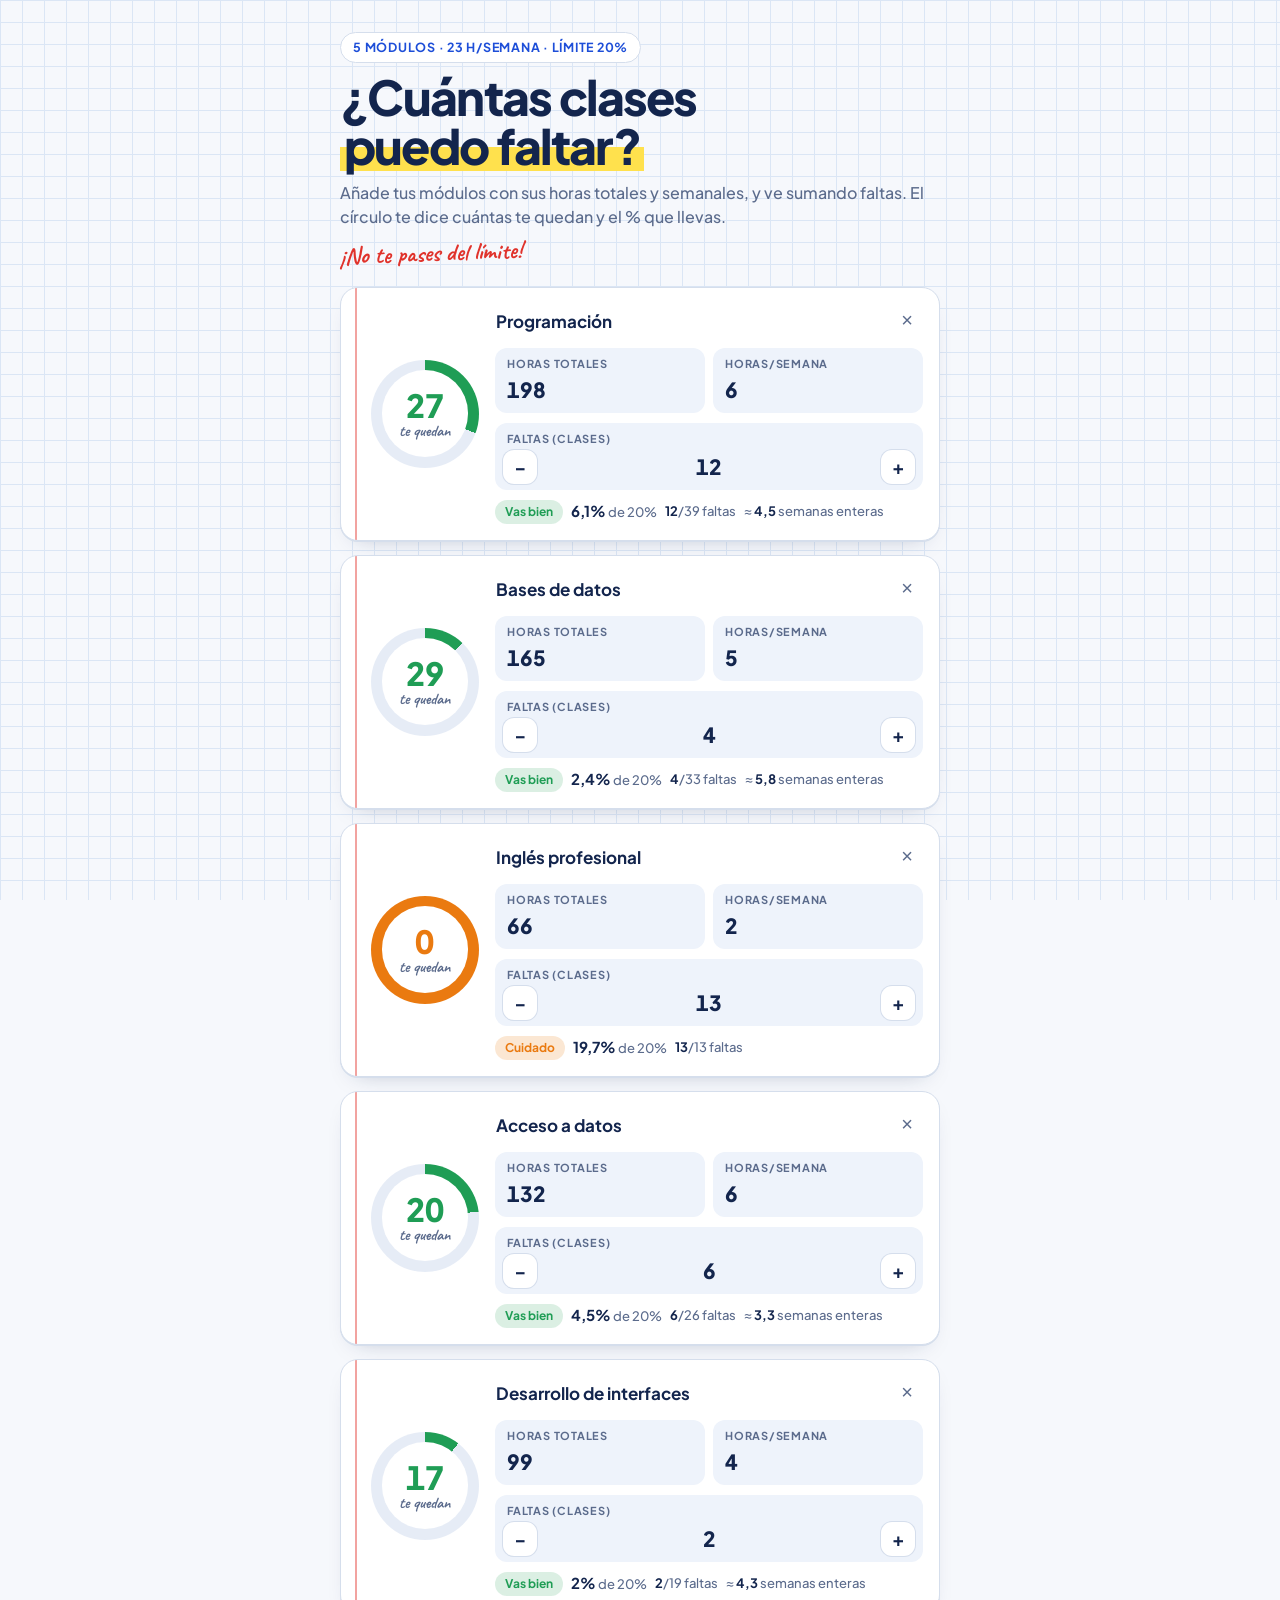
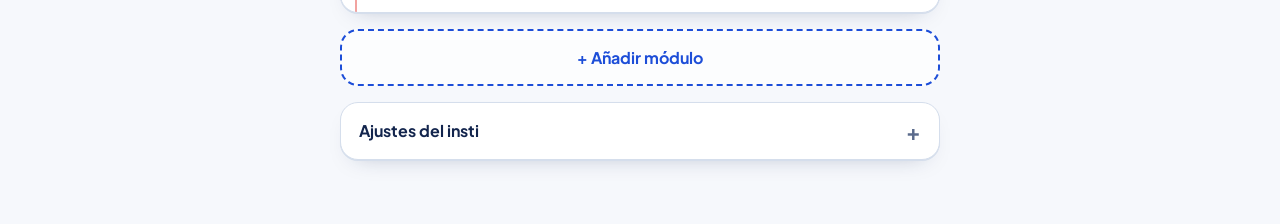
==== public/index.html @ 83b90060 "Add files via upload" ====
<!DOCTYPE html>
<html lang="es">
<head>
  <meta charset="UTF-8">
  <meta name="viewport" content="width=device-width, initial-scale=1.0">
  <title>¿Cuántas clases puedo faltar? · Calculadora de faltas FP</title>
  <meta name="description" content="Calcula cuántas clases puedes faltar en cada módulo de FP antes de perder la evaluación continua.">
  <meta name="theme-color" content="#f6f8fc" media="(prefers-color-scheme: light)">
  <meta name="theme-color" content="#1c3a31" media="(prefers-color-scheme: dark)">
  <link rel="icon" href="img/favicon.svg" type="image/svg+xml">

  <link rel="preconnect" href="https://fonts.googleapis.com">
  <link rel="preconnect" href="https://fonts.gstatic.com" crossorigin>
  <link rel="stylesheet" href="https://fonts.googleapis.com/css2?family=Plus+Jakarta+Sans:wght@500;600;700;800&family=Caveat:wght@700&display=swap">
  <link rel="stylesheet" href="css/estilos.css">
</head>
<body>

  <main class="wrap">
    <header>
      <span class="tag" id="resumen">Agenda de faltas</span>
      <h1>¿Cuántas clases <em>puedo faltar?</em></h1>
      <p class="lead">Añade tus módulos con sus horas totales y semanales, y ve sumando faltas. El círculo te dice cuántas te quedan y el % que llevas.</p>
      <span class="hand">¡No te pases del límite!</span>
    </header>

    <div id="modulos" class="lista"></div>
    <button class="add" id="anadir" type="button">+ Añadir módulo</button>

    <details class="ajustes">
      <summary>Ajustes del insti</summary>
      <div class="settings">
        <label for="pct">% de faltas permitido
          <input id="pct" type="number" min="1" max="100" inputmode="numeric">
        </label>
        <label for="duracion">Minutos por clase
          <input id="duracion" type="number" min="10" step="5" inputmode="numeric">
        </label>
        <label for="semanas">Semanas de curso
          <input id="semanas" type="number" min="1" inputmode="numeric">
        </label>
        <p class="note">Normalmente en FP pierdes la evaluación continua al pasar del 20% de las horas de un módulo. Las horas totales de cada módulo salen en el currículo del ciclo o en la programación que te da el profe. Si dejas las horas totales vacías, se calculan con horas/semana × semanas de curso. Cada centro puede tenerlo distinto, así que confírmalo con tu tutor. Los datos se guardan solo en tu móvil u ordenador.</p>
      </div>
    </details>
  </main>

  <!-- Aviso con el gato cuando se pierde la evaluación continua -->
  <div class="overlay" id="aviso" hidden role="dialog" aria-modal="true" aria-labelledby="avisoTitulo">
    <div class="pop">
      <img src="img/gato-platano.png" alt="Gato plátano llorando y bailando">
      <h3 id="avisoTitulo">Has perdido la evaluación continua</h3>
      <p id="avisoTexto"></p>
      <button type="button" id="cerrarAviso">Vale… 😭</button>
    </div>
  </div>

  <script src="js/calculo.js"></script>
  <script src="js/app.js"></script>
</body>
</html>
---- public/css/estilos.css ----
/* ==========================================================
   Calculadora de faltas FP
   Estilo: hoja de cuaderno cuadriculado (modo claro)
           y pizarra verde (modo oscuro)
   ========================================================== */

:root {
  --bg: #f6f8fc;
  --grid: #dbe6f5;
  --card: #ffffff;
  --soft: #eef3fb;
  --ink: #13254d;
  --muted: #5b6b8c;
  --line: #d5deec;

  --pen: #1d4ed8;        /* bolígrafo azul */
  --marker: #ffe14d;     /* subrayador */
  --marker-ink: #2a2300;
  --margin: #f2a3a0;     /* margen rojo del cuaderno */
  --track: #e6ecf6;

  --ok: #1f9d55;
  --warn: #ea7a10;
  --bad: #e0322b;

  --shadow: 0 1px 0 var(--line), 0 10px 24px -16px rgb(19 37 77 / .35);
  --font: "Plus Jakarta Sans", ui-sans-serif, system-ui, sans-serif;
  --hand: "Caveat", "Segoe Print", "Comic Sans MS", cursive;
}

@media (prefers-color-scheme: dark) {
  :root {
    --bg: #1c3a31;
    --grid: #25463c;
    --card: #22443a;
    --soft: #2a5145;
    --ink: #f3f1e7;
    --muted: #b5c7bd;
    --line: #3a6155;

    --pen: #9cc2ff;
    --marker: #ffe66b;
    --margin: #ff8a80;
    --track: #2f5a4d;

    --ok: #7ee0a3;
    --warn: #ffbf5e;
    --bad: #ff8a80;

    --shadow: 0 1px 0 var(--line), 0 12px 28px -16px rgb(0 0 0 / .55);
    color-scheme: dark;
  }
}

/* ---------- Base ---------- */

* { box-sizing: border-box; }

body {
  margin: 0;
  padding: 32px 16px 64px;
  color: var(--ink);
  font: 500 16px/1.5 var(--font);
  background-color: var(--bg);
  background-image:
    linear-gradient(var(--grid) 1px, transparent 1px),
    linear-gradient(90deg, var(--grid) 1px, transparent 1px);
  background-size: 22px 22px;
  background-attachment: fixed;
}

.wrap {
  max-width: 600px;
  margin: 0 auto;
  display: grid;
  gap: 16px;
}

button:focus-visible,
input:focus-visible,
summary:focus-visible {
  outline: 3px solid var(--marker);
  outline-offset: 2px;
}

/* ---------- Cabecera ---------- */

header {
  display: grid;
  gap: 10px;
  margin-bottom: 6px;
}

.tag {
  justify-self: start;
  padding: 5px 12px;
  border: 1px solid var(--line);
  border-radius: 99px;
  background: var(--card);
  color: var(--pen);
  font-size: 12.5px;
  font-weight: 700;
  letter-spacing: .06em;
  text-transform: uppercase;
}

h1 {
  margin: 0;
  font: 800 clamp(32px, 8.5vw, 48px)/1.02 var(--font);
  letter-spacing: -.035em;
  text-wrap: balance;
}

h1 em {
  font-style: normal;
  padding: 0 .08em;
  background: linear-gradient(transparent 52%, var(--marker) 52%, var(--marker) 92%, transparent 92%);
  -webkit-box-decoration-break: clone;
  box-decoration-break: clone;
}

.lead {
  margin: 0;
  color: var(--muted);
}

.hand {
  justify-self: start;
  margin-top: 2px;
  color: var(--bad);
  font: 700 24px/1 var(--hand);
  transform: rotate(-2deg);
}

/* ---------- Tarjeta de asignatura ---------- */

.lista {
  display: grid;
  gap: 14px;
}

.vacio {
  margin: 0;
  color: var(--muted);
  font: 700 20px/1.2 var(--hand);
}

.card {
  display: grid;
  grid-template-columns: auto 1fr;
  gap: 16px;
  align-items: center;
  padding: 16px 16px 16px 30px;
  border: 1px solid var(--line);
  border-radius: 18px;
  background-color: var(--card);
  /* línea roja de margen, como en las libretas */
  background-image: linear-gradient(90deg, transparent 14px, var(--margin) 14px, var(--margin) 16px, transparent 16px);
  box-shadow: var(--shadow);
}

/* Anillo de progreso */
@property --p {
  syntax: "<number>";
  inherits: false;
  initial-value: 0;
}

.ring {
  --p: 0;
  --c: var(--ok);
  width: 108px;
  aspect-ratio: 1;
  display: grid;
  place-items: center;
  border-radius: 50%;
  background: conic-gradient(var(--c) calc(var(--p) * 1%), var(--track) 0);
  transition: --p .4s;
}

.ring > div {
  width: 80%;
  aspect-ratio: 1;
  display: grid;
  place-items: center;
  align-content: center;
  border-radius: 50%;
  background: var(--card);
  line-height: 1;
  text-align: center;
}

.ring b {
  color: var(--c);
  font: 800 32px/1 var(--font);
  font-variant-numeric: tabular-nums;
}

.ring small {
  margin-top: 2px;
  color: var(--muted);
  font: 700 16px/1 var(--hand);
}

.ring img {
  width: 84%;
  transform-origin: 50% 90%;
  animation: bailar .55s ease-in-out infinite;
}

.side {
  display: grid;
  gap: 10px;
  min-width: 0;
}

.top {
  display: flex;
  align-items: center;
  gap: 6px;
}

.name {
  flex: 1;
  min-width: 0;
  margin-left: -8px;
  padding: 5px 8px;
  border: 1px solid transparent;
  border-radius: 10px;
  background: transparent;
  color: var(--ink);
  font: 700 17px var(--font);
}

.name::placeholder { color: var(--muted); }

.name:hover,
.name:focus {
  border-color: var(--line);
  background: var(--soft);
}

.x {
  flex: none;
  width: 32px;
  height: 32px;
  border: 0;
  border-radius: 10px;
  background: none;
  color: var(--muted);
  font-size: 20px;
  cursor: pointer;
}

.x:hover {
  background: var(--soft);
  color: var(--bad);
}

/* Contadores − / + */
.row {
  display: grid;
  grid-template-columns: 1fr 1fr;
  gap: 8px;
}

.box {
  display: grid;
  gap: 2px;
  min-width: 0;
  padding: 8px 8px 6px;
  border-radius: 12px;
  background: var(--soft);
}

.box > span {
  padding-left: 4px;
  color: var(--muted);
  font-size: 11px;
  font-weight: 700;
  letter-spacing: .07em;
  text-transform: uppercase;
}

/* Campos de horas (se rellenan una vez, sin botones) */
.campo { cursor: text; }

.campo input {
  width: 100%;
  min-width: 0;
  padding: 2px 4px 4px;
  border: 0;
  background: transparent;
  color: var(--ink);
  font: 800 21px var(--font);
  font-variant-numeric: tabular-nums;
  -moz-appearance: textfield;
  appearance: textfield;
}

.campo input::placeholder { color: var(--muted); font-weight: 600; }

.campo input::-webkit-inner-spin-button,
.campo input::-webkit-outer-spin-button {
  -webkit-appearance: none;
  margin: 0;
}

.step {
  display: flex;
  align-items: center;
  gap: 4px;
}

.step button {
  flex: none;
  width: 34px;
  height: 34px;
  border: 0;
  border-radius: 11px;
  background: var(--card);
  box-shadow: 0 0 0 1px var(--line);
  color: var(--ink);
  font: 700 19px/1 var(--font);
  cursor: pointer;
}

.step button:hover {
  background: var(--marker);
  color: var(--marker-ink);
  box-shadow: none;
}

.step button:active { transform: scale(.92); }

.step input {
  width: 100%;
  min-width: 0;
  padding: 0;
  border: 0;
  background: transparent;
  color: var(--ink);
  font: 800 21px var(--font);
  font-variant-numeric: tabular-nums;
  text-align: center;
  -moz-appearance: textfield;
  appearance: textfield;
}

.step input::-webkit-inner-spin-button,
.step input::-webkit-outer-spin-button {
  -webkit-appearance: none;
  margin: 0;
}

/* Estado */
.status {
  display: flex;
  flex-wrap: wrap;
  align-items: center;
  gap: 8px;
  color: var(--muted);
  font-size: 13px;
}

.status strong { color: var(--ink); }

.status .pct strong { font-size: 15px; }

.status .nota { font-style: italic; }

.pill {
  padding: 3px 10px;
  border-radius: 99px;
  font-size: 12px;
  font-weight: 700;
}

.pill.ok   { background: color-mix(in srgb, var(--ok) 16%, transparent);   color: var(--ok); }
.pill.warn { background: color-mix(in srgb, var(--warn) 18%, transparent); color: var(--warn); }
.pill.bad  { background: color-mix(in srgb, var(--bad) 18%, transparent);  color: var(--bad); }

@media (max-width: 420px) {
  .card {
    grid-template-columns: 1fr;
    justify-items: center;
  }
  .side { width: 100%; }
  .ring { width: 120px; }
}

/* ---------- Botón añadir y ajustes ---------- */

.add {
  padding: 16px;
  border: 2px dashed var(--pen);
  border-radius: 18px;
  background: color-mix(in srgb, var(--card) 70%, transparent);
  color: var(--pen);
  font: 700 16px var(--font);
  cursor: pointer;
}

.add:hover { background: var(--card); }

.ajustes {
  padding: 2px 18px;
  border: 1px solid var(--line);
  border-radius: 18px;
  background: var(--card);
  box-shadow: var(--shadow);
}

.ajustes summary {
  display: flex;
  justify-content: space-between;
  align-items: center;
  padding: 14px 0;
  font-weight: 700;
  list-style: none;
  cursor: pointer;
}

.ajustes summary::-webkit-details-marker { display: none; }

.ajustes summary::after {
  content: "+";
  color: var(--muted);
  font-size: 22px;
  line-height: 1;
}

.ajustes[open] summary::after { content: "−"; }

.settings {
  display: grid;
  grid-template-columns: repeat(auto-fit, minmax(150px, 1fr));
  gap: 12px;
  padding-bottom: 16px;
}

.settings label {
  display: grid;
  gap: 4px;
  color: var(--muted);
  font-size: 12.5px;
  font-weight: 700;
}

.settings input {
  width: 100%;
  min-width: 0;
  padding: 9px 12px;
  border: 1px solid var(--line);
  border-radius: 12px;
  background: var(--soft);
  color: var(--ink);
  font: 700 16px var(--font);
}

.note {
  grid-column: 1 / -1;
  margin: 0;
  color: var(--muted);
  font-size: 13px;
}

/* ---------- Aviso con el gato ---------- */

.overlay {
  position: fixed;
  inset: 0;
  z-index: 20;
  display: grid;
  place-items: center;
  padding: 16px;
  background: color-mix(in srgb, var(--bg) 75%, transparent);
  -webkit-backdrop-filter: blur(8px);
  backdrop-filter: blur(8px);
}

.overlay[hidden] { display: none; }

.pop {
  width: 100%;
  max-width: 360px;
  display: grid;
  justify-items: center;
  gap: 8px;
  padding: 24px 20px 20px;
  border: 1px solid var(--line);
  border-radius: 30px;
  background: var(--card);
  box-shadow: var(--shadow);
  text-align: center;
  animation: aparecer .45s cubic-bezier(.3, 1.5, .5, 1);
}

.pop img {
  width: min(220px, 60vw);
  height: auto;
  transform-origin: 50% 90%;
  animation: bailar .55s ease-in-out infinite;
}

.pop h3 {
  margin: 6px 0 0;
  color: var(--bad);
  font: 700 34px/1 var(--hand);
  text-wrap: balance;
}

.pop p {
  margin: 0;
  color: var(--muted);
}

.pop button {
  margin-top: 8px;
  padding: 12px 24px;
  border: 0;
  border-radius: 14px;
  background: var(--marker);
  color: var(--marker-ink);
  font: 800 16px var(--font);
  cursor: pointer;
}

/* ---------- Animaciones ---------- */

@keyframes bailar {
  0%   { transform: translateX(-8px) rotate(-10deg) translateY(0); }
  25%  { transform: translateX(0)    rotate(0)      translateY(-12px); }
  50%  { transform: translateX(8px)  rotate(10deg)  translateY(0); }
  75%  { transform: translateX(0)    rotate(0)      translateY(-12px); }
  100% { transform: translateX(-8px) rotate(-10deg) translateY(0); }
}

@keyframes aparecer {
  from { transform: scale(.7); opacity: 0; }
  to   { transform: scale(1);  opacity: 1; }
}

@media (prefers-reduced-motion: reduce) {
  .pop img,
  .ring img { animation-duration: 2.4s; }
  .pop { animation: none; }
  .ring { transition: none; }
}
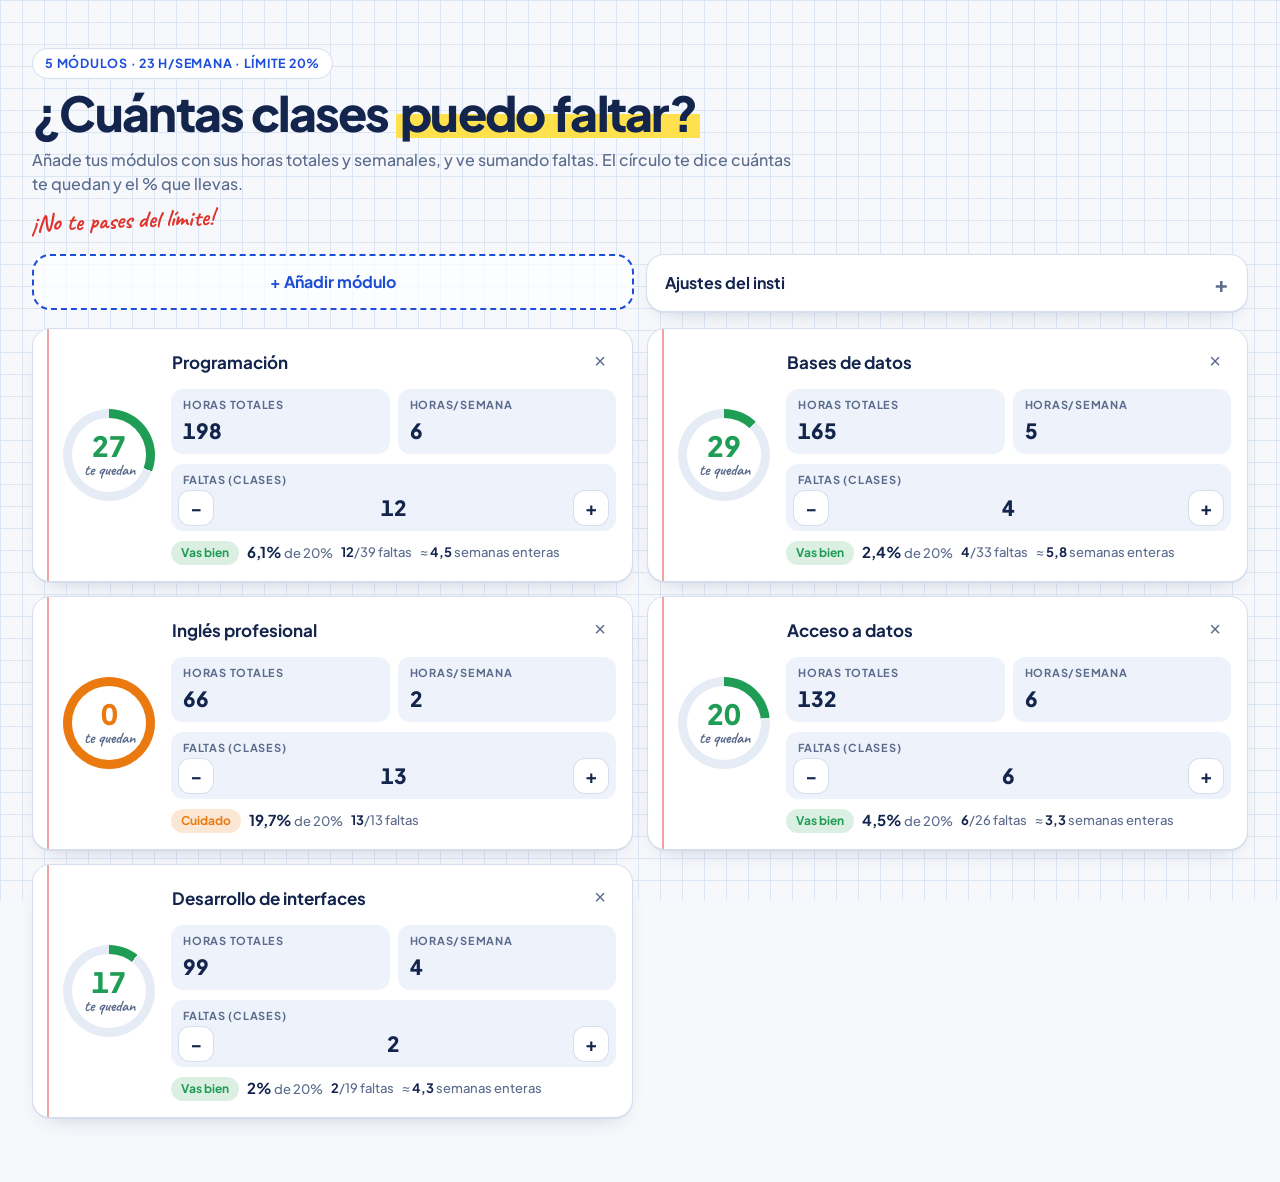
==== commit 20e97505: "Add files via upload" ====
--- a/public/index.html
+++ b/public/index.html
@@ -6,7 +6,7 @@
   <title>¿Cuántas clases puedo faltar? · Calculadora de faltas FP</title>
   <meta name="description" content="Calcula cuántas clases puedes faltar en cada módulo de FP antes de perder la evaluación continua.">
   <meta name="theme-color" content="#f6f8fc" media="(prefers-color-scheme: light)">
-  <meta name="theme-color" content="#1c3a31" media="(prefers-color-scheme: dark)">
+  <meta name="theme-color" content="#0f1730" media="(prefers-color-scheme: dark)">
   <link rel="icon" href="img/favicon.svg" type="image/svg+xml">
 
   <link rel="preconnect" href="https://fonts.googleapis.com">
@@ -24,10 +24,10 @@
       <span class="hand">¡No te pases del límite!</span>
     </header>
 
-    <div id="modulos" class="lista"></div>
-    <button class="add" id="anadir" type="button">+ Añadir módulo</button>
+    <div class="acciones">
+      <button class="add" id="anadir" type="button">+ Añadir módulo</button>
 
-    <details class="ajustes">
+      <details class="ajustes">
       <summary>Ajustes del insti</summary>
       <div class="settings">
         <label for="pct">% de faltas permitido
@@ -40,8 +40,11 @@
           <input id="semanas" type="number" min="1" inputmode="numeric">
         </label>
         <p class="note">Normalmente en FP pierdes la evaluación continua al pasar del 20% de las horas de un módulo. Las horas totales de cada módulo salen en el currículo del ciclo o en la programación que te da el profe. Si dejas las horas totales vacías, se calculan con horas/semana × semanas de curso. Cada centro puede tenerlo distinto, así que confírmalo con tu tutor. Los datos se guardan solo en tu móvil u ordenador.</p>
-      </div>
-    </details>
+        </div>
+      </details>
+    </div>
+
+    <div id="modulos" class="lista"></div>
   </main>
 
   <!-- Aviso con el gato cuando se pierde la evaluación continua -->
--- a/public/css/estilos.css
+++ b/public/css/estilos.css
@@ -1,7 +1,7 @@
 /* ==========================================================
    Calculadora de faltas FP
    Estilo: hoja de cuaderno cuadriculado (modo claro)
-           y pizarra verde (modo oscuro)
+           y cuaderno de noche azul marino (modo oscuro)
    ========================================================== */
 
 :root {
@@ -23,6 +23,9 @@
   --warn: #ea7a10;
   --bad: #e0322b;
 
+  --hl-from: 52%;        /* dónde empieza el subrayador del título */
+  --hl-ink: var(--ink);
+
   --shadow: 0 1px 0 var(--line), 0 10px 24px -16px rgb(19 37 77 / .35);
   --font: "Plus Jakarta Sans", ui-sans-serif, system-ui, sans-serif;
   --hand: "Caveat", "Segoe Print", "Comic Sans MS", cursive;
@@ -30,22 +33,25 @@
 
 @media (prefers-color-scheme: dark) {
   :root {
-    --bg: #1c3a31;
-    --grid: #25463c;
-    --card: #22443a;
-    --soft: #2a5145;
-    --ink: #f3f1e7;
-    --muted: #b5c7bd;
-    --line: #3a6155;
-
-    --pen: #9cc2ff;
-    --marker: #ffe66b;
-    --margin: #ff8a80;
-    --track: #2f5a4d;
-
-    --ok: #7ee0a3;
-    --warn: #ffbf5e;
-    --bad: #ff8a80;
+    --bg: #0f1730;
+    --grid: #18223f;
+    --card: #17213d;
+    --soft: #1f2b4b;
+    --ink: #edf1fb;
+    --muted: #9eabc9;
+    --line: #2a3758;
+
+    --pen: #8fb1ff;
+    --marker: #ffe14d;
+    --margin: #e8706a;
+    --track: #26335a;
+
+    --ok: #4fd18b;
+    --warn: #ffb547;
+    --bad: #ff7a72;
+
+    --hl-from: 8%;
+    --hl-ink: var(--marker-ink);
 
     --shadow: 0 1px 0 var(--line), 0 12px 28px -16px rgb(0 0 0 / .55);
     color-scheme: dark;
@@ -114,7 +120,8 @@
 h1 em {
   font-style: normal;
   padding: 0 .08em;
-  background: linear-gradient(transparent 52%, var(--marker) 52%, var(--marker) 92%, transparent 92%);
+  color: var(--hl-ink);
+  background: linear-gradient(transparent var(--hl-from), var(--marker) var(--hl-from), var(--marker) 92%, transparent 92%);
   -webkit-box-decoration-break: clone;
   box-decoration-break: clone;
 }
@@ -147,9 +154,10 @@
 
 .card {
   display: grid;
-  grid-template-columns: auto 1fr;
+  grid-template-columns: auto minmax(0, 1fr);
   gap: 16px;
   align-items: center;
+  min-width: 0;
   padding: 16px 16px 16px 30px;
   border: 1px solid var(--line);
   border-radius: 18px;
@@ -210,6 +218,7 @@
 
 .side {
   display: grid;
+  grid-template-columns: minmax(0, 1fr);
   gap: 10px;
   min-width: 0;
 }
@@ -260,12 +269,13 @@
 /* Contadores − / + */
 .row {
   display: grid;
-  grid-template-columns: 1fr 1fr;
+  grid-template-columns: repeat(2, minmax(0, 1fr));
   gap: 8px;
 }
 
 .box {
   display: grid;
+  grid-template-columns: minmax(0, 1fr);
   gap: 2px;
   min-width: 0;
   padding: 8px 8px 6px;
@@ -274,6 +284,9 @@
 }
 
 .box > span {
+  overflow: hidden;
+  text-overflow: ellipsis;
+  white-space: nowrap;
   padding-left: 4px;
   color: var(--muted);
   font-size: 11px;
@@ -380,6 +393,24 @@
 .pill.warn { background: color-mix(in srgb, var(--warn) 18%, transparent); color: var(--warn); }
 .pill.bad  { background: color-mix(in srgb, var(--bad) 18%, transparent);  color: var(--bad); }
 
+/* ---------- Ordenador: módulos en rejilla a todo el ancho ---------- */
+
+@media (min-width: 1000px) {
+  body { padding: 48px 32px 64px; }
+
+  .wrap { max-width: 1320px; }
+
+  header { max-width: 760px; }
+
+  .lista {
+    grid-template-columns: repeat(auto-fill, minmax(400px, 1fr));
+    align-items: stretch;
+  }
+
+  .ring { width: 92px; }
+  .ring b { font-size: 28px; }
+}
+
 @media (max-width: 420px) {
   .card {
     grid-template-columns: 1fr;
@@ -389,10 +420,18 @@
   .ring { width: 120px; }
 }
 
-/* ---------- Botón añadir y ajustes ---------- */
+/* ---------- Botón añadir y ajustes (arriba de los módulos) ---------- */
+
+.acciones {
+  display: grid;
+  grid-template-columns: repeat(auto-fit, minmax(240px, 1fr));
+  gap: 12px;
+  align-items: start;
+}
 
 .add {
-  padding: 16px;
+  min-height: 56px;
+  padding: 14px 16px;
   border: 2px dashed var(--pen);
   border-radius: 18px;
   background: color-mix(in srgb, var(--card) 70%, transparent);
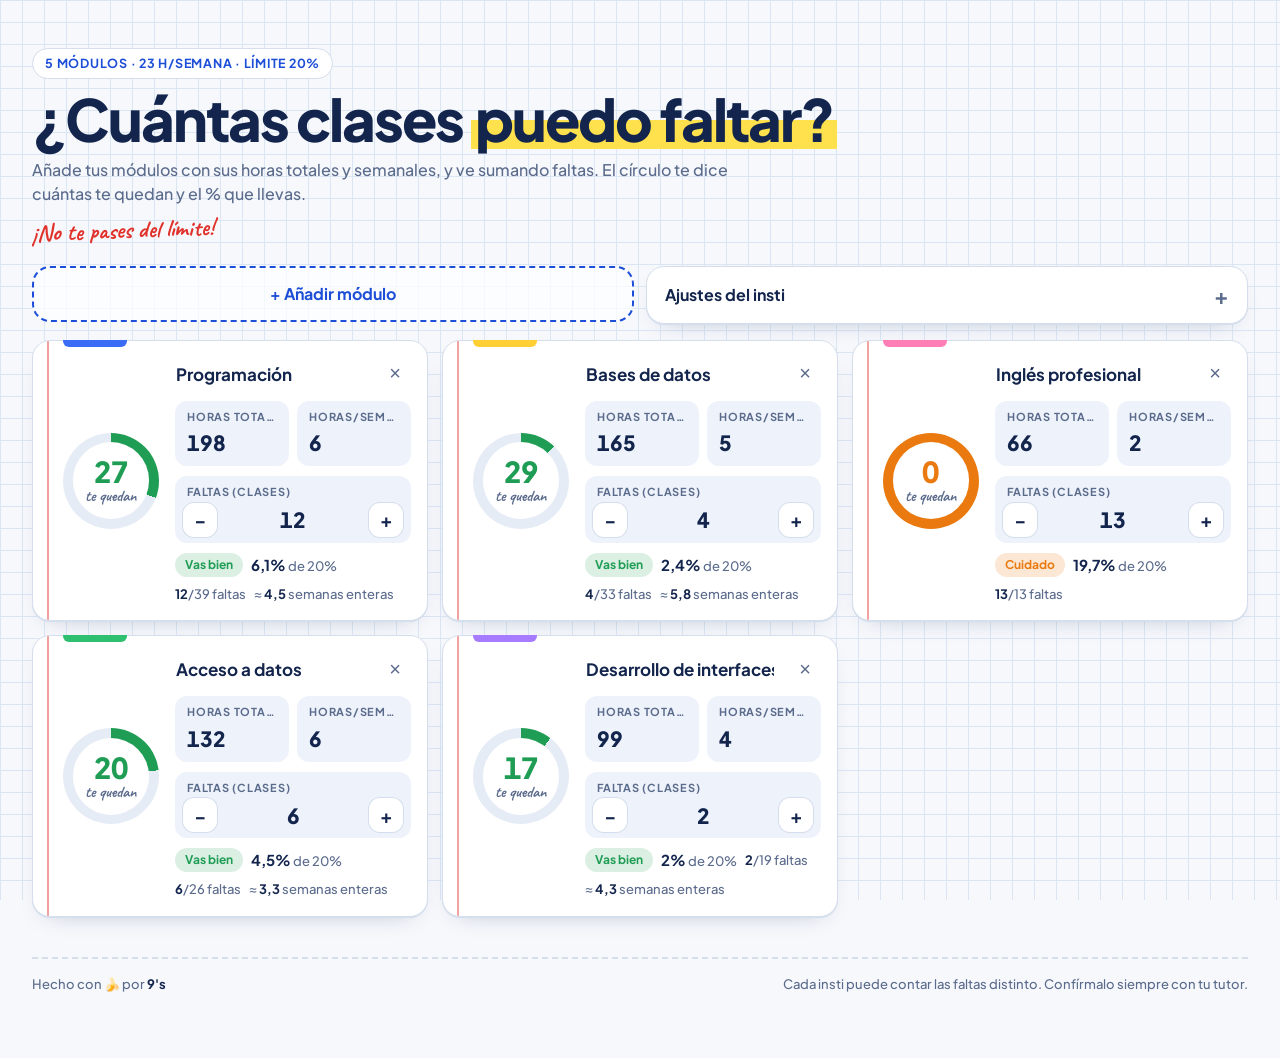
==== commit 3b971c46: "Add files via upload" ====
--- a/public/index.html
+++ b/public/index.html
@@ -12,16 +12,19 @@
   <link rel="preconnect" href="https://fonts.googleapis.com">
   <link rel="preconnect" href="https://fonts.gstatic.com" crossorigin>
   <link rel="stylesheet" href="https://fonts.googleapis.com/css2?family=Plus+Jakarta+Sans:wght@500;600;700;800&family=Caveat:wght@700&display=swap">
-  <link rel="stylesheet" href="css/estilos.css">
+  <link rel="stylesheet" href="css/estilos.css?v=5">
 </head>
 <body>
 
   <main class="wrap">
-    <header>
-      <span class="tag" id="resumen">Agenda de faltas</span>
-      <h1>¿Cuántas clases <em>puedo faltar?</em></h1>
-      <p class="lead">Añade tus módulos con sus horas totales y semanales, y ve sumando faltas. El círculo te dice cuántas te quedan y el % que llevas.</p>
-      <span class="hand">¡No te pases del límite!</span>
+    <header class="hero">
+      <div class="hero-texto">
+        <span class="tag" id="resumen">Agenda de faltas</span>
+        <h1>¿Cuántas clases <em>puedo faltar?</em></h1>
+        <p class="lead">Añade tus módulos con sus horas totales y semanales, y ve sumando faltas. El círculo te dice cuántas te quedan y el % que llevas.</p>
+        <span class="hand">¡No te pases del límite!</span>
+      </div>
+
     </header>
 
     <div class="acciones">
@@ -45,6 +48,11 @@
     </div>
 
     <div id="modulos" class="lista"></div>
+
+    <footer class="pie">
+      <span>Hecho con 🍌 por <strong>9's</strong></span>
+      <span>Cada insti puede contar las faltas distinto. Confírmalo siempre con tu tutor.</span>
+    </footer>
   </main>
 
   <!-- Aviso con el gato cuando se pierde la evaluación continua -->
@@ -57,7 +65,7 @@
     </div>
   </div>
 
-  <script src="js/calculo.js"></script>
-  <script src="js/app.js"></script>
+  <script src="js/calculo.js?v=5"></script>
+  <script src="js/app.js?v=5"></script>
 </body>
 </html>
--- a/public/css/estilos.css
+++ b/public/css/estilos.css
@@ -22,6 +22,13 @@
   --ok: #1f9d55;
   --warn: #ea7a10;
   --bad: #e0322b;
+
+  /* pestañas de colores de las fichas (como separadores de archivador) */
+  --tab-0: #3b6cf6;
+  --tab-1: #ffcf33;
+  --tab-2: #ff7eb6;
+  --tab-3: #2fbf71;
+  --tab-4: #a77bff;
 
   --hl-from: 52%;        /* dónde empieza el subrayador del título */
   --hl-ink: var(--ink);
@@ -76,7 +83,7 @@
 }
 
 .wrap {
-  max-width: 600px;
+  max-width: 1320px;
   margin: 0 auto;
   display: grid;
   gap: 16px;
@@ -91,11 +98,33 @@
 
 /* ---------- Cabecera ---------- */
 
-header {
+.hero {
+  display: grid;
+  gap: 24px;
+  align-items: center;
+  margin-bottom: 8px;
+}
+
+.hero-texto {
   display: grid;
   gap: 10px;
-  margin-bottom: 6px;
-}
+  min-width: 0;
+}
+
+/* Pie */
+.pie {
+  display: flex;
+  flex-wrap: wrap;
+  justify-content: space-between;
+  gap: 8px 24px;
+  margin-top: 24px;
+  padding-top: 16px;
+  border-top: 2px dashed var(--line);
+  color: var(--muted);
+  font-size: 13px;
+}
+
+.pie strong { color: var(--ink); }
 
 .tag {
   justify-self: start;
@@ -165,6 +194,27 @@
   /* línea roja de margen, como en las libretas */
   background-image: linear-gradient(90deg, transparent 14px, var(--margin) 14px, var(--margin) 16px, transparent 16px);
   box-shadow: var(--shadow);
+  position: relative;
+  transition: transform .2s, box-shadow .2s;
+}
+
+/* pestaña de color arriba de cada ficha */
+.card::before {
+  content: "";
+  position: absolute;
+  top: -1px;
+  left: 30px;
+  width: 64px;
+  height: 7px;
+  border-radius: 0 0 6px 6px;
+  background: var(--tab, var(--pen));
+}
+
+@media (hover: hover) {
+  .card:hover {
+    transform: translateY(-3px);
+    box-shadow: 0 1px 0 var(--line), 0 18px 32px -18px rgb(19 37 77 / .45);
+  }
 }
 
 /* Anillo de progreso */
@@ -393,22 +443,27 @@
 .pill.warn { background: color-mix(in srgb, var(--warn) 18%, transparent); color: var(--warn); }
 .pill.bad  { background: color-mix(in srgb, var(--bad) 18%, transparent);  color: var(--bad); }
 
-/* ---------- Ordenador: módulos en rejilla a todo el ancho ---------- */
-
-@media (min-width: 1000px) {
+/* ---------- Pantallas anchas: rejilla de fichas y pósit al lado del título ---------- */
+
+@media (min-width: 760px) {
   body { padding: 48px 32px 64px; }
 
-  .wrap { max-width: 1320px; }
-
-  header { max-width: 760px; }
-
   .lista {
-    grid-template-columns: repeat(auto-fill, minmax(400px, 1fr));
+    grid-template-columns: repeat(auto-fill, minmax(380px, 1fr));
     align-items: stretch;
   }
 
-  .ring { width: 92px; }
-  .ring b { font-size: 28px; }
+  .acciones { grid-template-columns: minmax(0, 1fr) minmax(0, 1fr); }
+}
+
+@media (min-width: 900px) {
+  h1 { font-size: 58px; }
+  .lead { max-width: 60ch; }
+}
+
+@media (min-width: 1000px) {
+  .ring { width: 96px; }
+  .ring b { font-size: 29px; }
 }
 
 @media (max-width: 420px) {
@@ -586,3 +641,5 @@
   .pop { animation: none; }
   .ring { transition: none; }
 }
+
+[hidden] { display: none !important; }
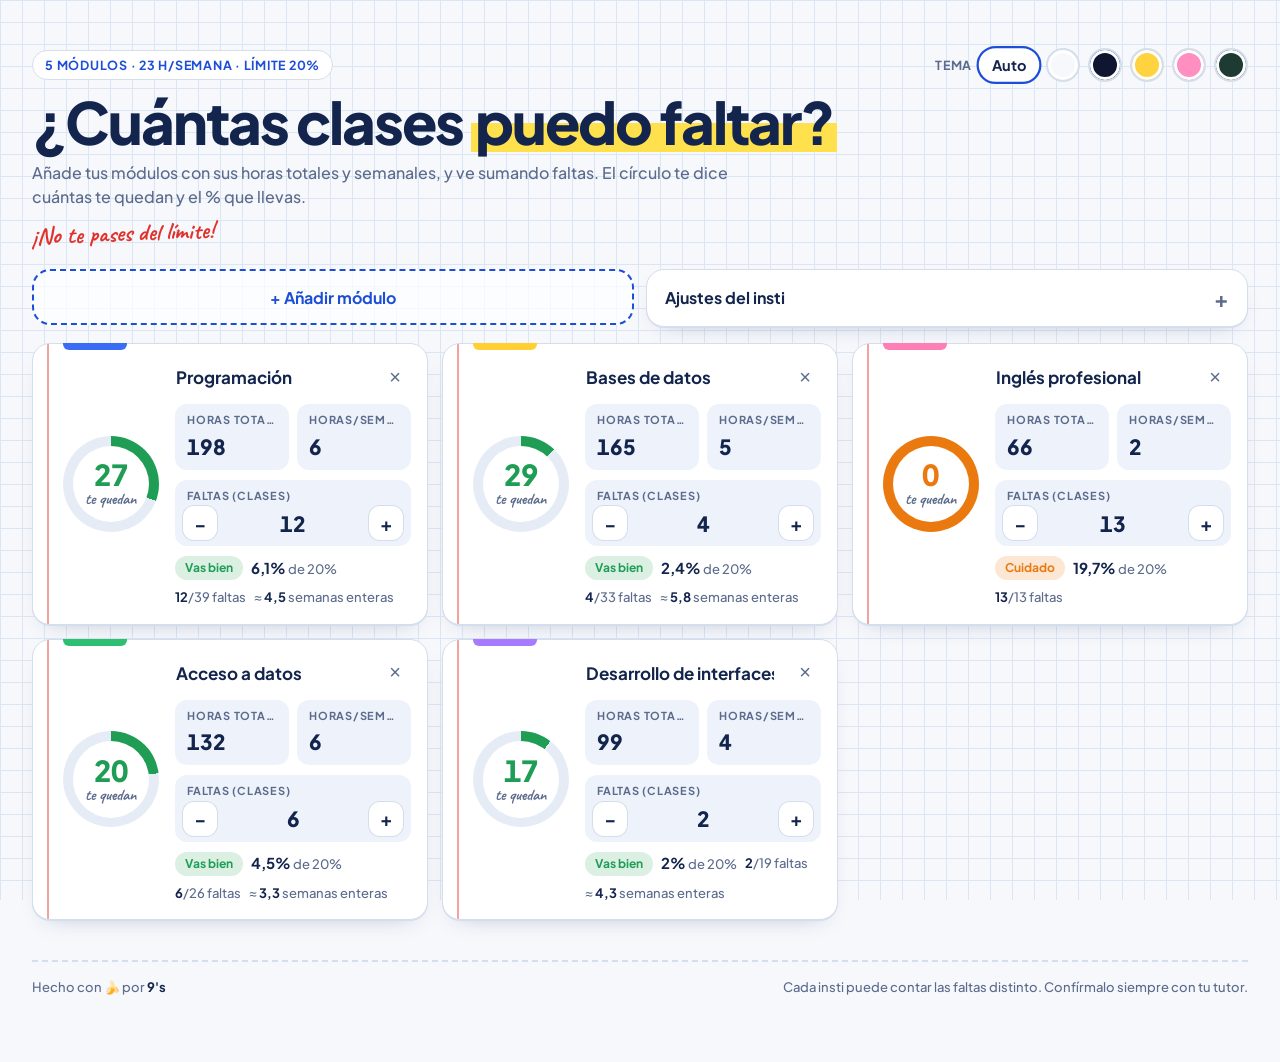
==== commit 101087cf: "Add files via upload" ====
--- a/public/index.html
+++ b/public/index.html
@@ -7,19 +7,34 @@
   <meta name="description" content="Calcula cuántas clases puedes faltar en cada módulo de FP antes de perder la evaluación continua.">
   <meta name="theme-color" content="#f6f8fc" media="(prefers-color-scheme: light)">
   <meta name="theme-color" content="#0f1730" media="(prefers-color-scheme: dark)">
+  <script>
+    // Aplica el tema guardado antes de pintar la página (para que no parpadee)
+    try { const t = localStorage.getItem("tema-faltas"); if (t) document.documentElement.dataset.tema = t; } catch (e) {}
+  </script>
   <link rel="icon" href="img/favicon.svg" type="image/svg+xml">
 
   <link rel="preconnect" href="https://fonts.googleapis.com">
   <link rel="preconnect" href="https://fonts.gstatic.com" crossorigin>
   <link rel="stylesheet" href="https://fonts.googleapis.com/css2?family=Plus+Jakarta+Sans:wght@500;600;700;800&family=Caveat:wght@700&display=swap">
-  <link rel="stylesheet" href="css/estilos.css?v=5">
+  <link rel="stylesheet" href="css/estilos.css?v=6">
 </head>
 <body>
 
   <main class="wrap">
     <header class="hero">
       <div class="hero-texto">
-        <span class="tag" id="resumen">Agenda de faltas</span>
+        <div class="cabecera-top">
+          <span class="tag" id="resumen">Agenda de faltas</span>
+          <div class="temas" role="group" aria-label="Elegir diseño">
+            <span>Tema</span>
+            <button type="button" class="tema tema-auto" data-tema="" aria-pressed="true">Auto</button>
+            <button type="button" class="tema" data-tema="cuaderno" style="--sw:#f6f8fc" title="Cuaderno" aria-label="Tema cuaderno"></button>
+            <button type="button" class="tema" data-tema="noche" style="--sw:#0f1730" title="Noche" aria-label="Tema noche"></button>
+            <button type="button" class="tema" data-tema="platano" style="--sw:#ffd23f" title="Plátano" aria-label="Tema plátano"></button>
+            <button type="button" class="tema" data-tema="chicle" style="--sw:#ff8fc0" title="Chicle" aria-label="Tema chicle"></button>
+            <button type="button" class="tema" data-tema="pizarra" style="--sw:#1d3b32" title="Pizarra" aria-label="Tema pizarra"></button>
+          </div>
+        </div>
         <h1>¿Cuántas clases <em>puedo faltar?</em></h1>
         <p class="lead">Añade tus módulos con sus horas totales y semanales, y ve sumando faltas. El círculo te dice cuántas te quedan y el % que llevas.</p>
         <span class="hand">¡No te pases del límite!</span>
@@ -65,7 +80,7 @@
     </div>
   </div>
 
-  <script src="js/calculo.js?v=5"></script>
-  <script src="js/app.js?v=5"></script>
+  <script src="js/calculo.js?v=6"></script>
+  <script src="js/app.js?v=6"></script>
 </body>
 </html>
--- a/public/css/estilos.css
+++ b/public/css/estilos.css
@@ -1,7 +1,7 @@
 /* ==========================================================
    Calculadora de faltas FP
-   Estilo: hoja de cuaderno cuadriculado (modo claro)
-           y cuaderno de noche azul marino (modo oscuro)
+   Estilo: hoja de cuaderno cuadriculado, con temas para elegir
+           (cuaderno, noche, plátano, chicle y pizarra)
    ========================================================== */
 
 :root {
@@ -38,8 +38,15 @@
   --hand: "Caveat", "Segoe Print", "Comic Sans MS", cursive;
 }
 
+/* ==========================================================
+   TEMAS
+   Sin elegir (automático): sigue el modo claro/oscuro del móvil.
+   Con data-tema en <html>: el tema que elige el usuario.
+   ========================================================== */
+
+/* Automático en modo oscuro */
 @media (prefers-color-scheme: dark) {
-  :root {
+  :root:not([data-tema]) {
     --bg: #0f1730;
     --grid: #18223f;
     --card: #17213d;
@@ -63,6 +70,154 @@
     --shadow: 0 1px 0 var(--line), 0 12px 28px -16px rgb(0 0 0 / .55);
     color-scheme: dark;
   }
+}
+
+/* Noche: azul marino */
+:root[data-tema="noche"] {
+  --bg: #0f1730;
+  --grid: #18223f;
+  --card: #17213d;
+  --soft: #1f2b4b;
+  --ink: #edf1fb;
+  --muted: #9eabc9;
+  --line: #2a3758;
+
+  --pen: #8fb1ff;
+  --marker: #ffe14d;
+  --margin: #e8706a;
+  --track: #26335a;
+
+  --ok: #4fd18b;
+  --warn: #ffb547;
+  --bad: #ff7a72;
+
+  --hl-from: 8%;
+  --hl-ink: var(--marker-ink);
+
+  --shadow: 0 1px 0 var(--line), 0 12px 28px -16px rgb(0 0 0 / .55);
+  color-scheme: dark;
+}
+
+/* Plátano: amarillo y marrón */
+:root[data-tema="platano"] {
+  --bg: #fff7d6;
+  --grid: #f4e6a8;
+  --card: #fffdf3;
+  --soft: #fff3c4;
+  --ink: #3b2a00;
+  --muted: #80683a;
+  --line: #efdc93;
+  --pen: #b26b00;
+  --marker: #ffd23f;
+  --marker-ink: #2e2200;
+  --margin: #f0a35e;
+  --track: #f7ebbd;
+  --ok: #3f8f2a;
+  --warn: #d06a00;
+  --bad: #d43a26;
+  --hl-from: 52%;
+  --hl-ink: var(--ink);
+  --shadow: 0 1px 0 var(--line), 0 10px 24px -16px rgb(80 60 0 / .35);
+  color-scheme: light;
+}
+
+/* Chicle: rosa */
+:root[data-tema="chicle"] {
+  --bg: #fff0f6;
+  --grid: #fbd9e7;
+  --card: #ffffff;
+  --soft: #fff1f7;
+  --ink: #4a1030;
+  --muted: #8c5574;
+  --line: #f6cfe0;
+  --pen: #d63384;
+  --marker: #ffb3d5;
+  --marker-ink: #4a1030;
+  --margin: #c9a3ff;
+  --track: #fbe1ec;
+  --ok: #1f9d6b;
+  --warn: #e07a12;
+  --bad: #d92d4f;
+  --hl-from: 52%;
+  --hl-ink: var(--ink);
+  --shadow: 0 1px 0 var(--line), 0 10px 24px -16px rgb(120 20 70 / .3);
+  color-scheme: light;
+}
+
+/* Pizarra: verde oscuro con tiza */
+:root[data-tema="pizarra"] {
+  --bg: #1d3b32;
+  --grid: #24473c;
+  --card: #234639;
+  --soft: #2b5446;
+  --ink: #f4f1e6;
+  --muted: #b7c9bf;
+  --line: #386152;
+  --pen: #ffe59a;
+  --marker: #fff3b0;
+  --marker-ink: #263a1e;
+  --margin: #ff9d8f;
+  --track: #2f5a4b;
+  --ok: #8be3a8;
+  --warn: #ffc56b;
+  --bad: #ff8f84;
+  --hl-from: 8%;
+  --hl-ink: var(--marker-ink);
+  --shadow: 0 1px 0 var(--line), 0 12px 28px -16px rgb(0 0 0 / .5);
+  color-scheme: dark;
+}
+
+/* Selector de tema */
+.temas {
+  display: flex;
+  align-items: center;
+  gap: 8px;
+  flex-wrap: wrap;
+}
+
+.temas > span {
+  color: var(--muted);
+  font-size: 12.5px;
+  font-weight: 700;
+  letter-spacing: .06em;
+  text-transform: uppercase;
+}
+
+.tema {
+  width: 34px;
+  height: 34px;
+  padding: 0;
+  border: 2px solid var(--line);
+  border-radius: 50%;
+  background: var(--sw);
+  box-shadow: inset 0 0 0 3px var(--card);
+  cursor: pointer;
+  transition: transform .15s;
+}
+
+.tema:hover { transform: scale(1.1); }
+
+.tema[aria-pressed="true"] {
+  border-color: var(--pen);
+  transform: scale(1.12);
+}
+
+.tema-auto {
+  width: auto;
+  padding: 0 12px;
+  border-radius: 99px;
+  background: var(--card);
+  box-shadow: none;
+  color: var(--ink);
+  font: 700 13px var(--font);
+}
+
+.cabecera-top {
+  display: flex;
+  flex-wrap: wrap;
+  justify-content: space-between;
+  align-items: center;
+  gap: 12px;
 }
 
 /* ---------- Base ---------- */
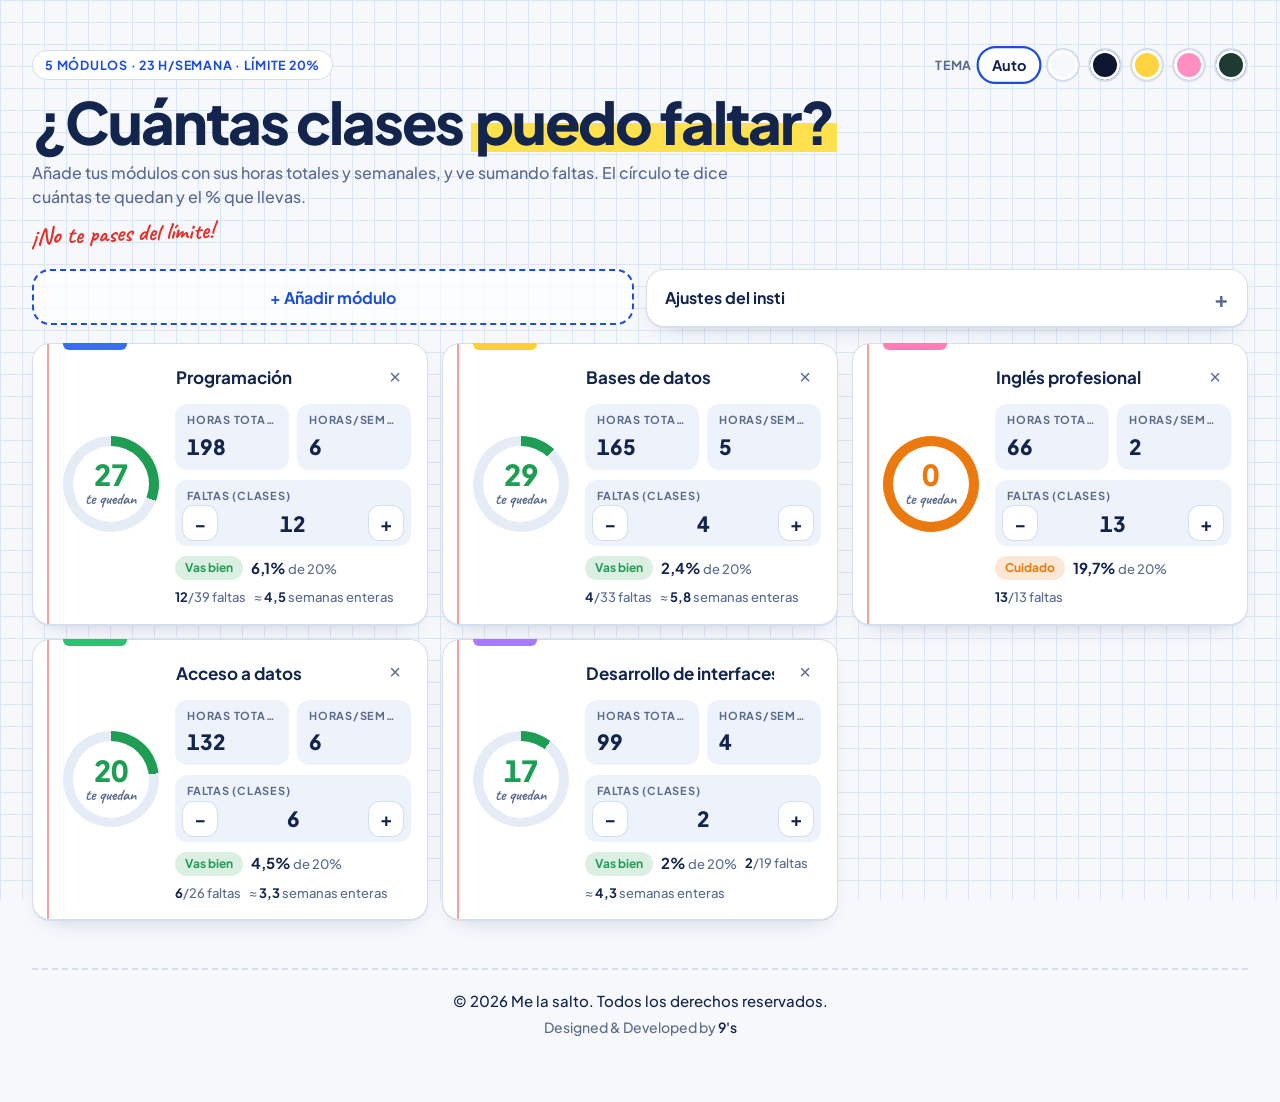
==== commit 9a3116ac: "Add files via upload" ====
--- a/public/index.html
+++ b/public/index.html
@@ -16,7 +16,7 @@
   <link rel="preconnect" href="https://fonts.googleapis.com">
   <link rel="preconnect" href="https://fonts.gstatic.com" crossorigin>
   <link rel="stylesheet" href="https://fonts.googleapis.com/css2?family=Plus+Jakarta+Sans:wght@500;600;700;800&family=Caveat:wght@700&display=swap">
-  <link rel="stylesheet" href="css/estilos.css?v=6">
+  <link rel="stylesheet" href="css/estilos.css?v=7">
 </head>
 <body>
 
@@ -65,8 +65,8 @@
     <div id="modulos" class="lista"></div>
 
     <footer class="pie">
-      <span>Hecho con 🍌 por <strong>9's</strong></span>
-      <span>Cada insti puede contar las faltas distinto. Confírmalo siempre con tu tutor.</span>
+      <p>© 2026 Me la salto. Todos los derechos reservados.</p>
+      <p class="firma">Designed &amp; Developed by <strong>9's</strong></p>
     </footer>
   </main>
 
@@ -80,7 +80,10 @@
     </div>
   </div>
 
-  <script src="js/calculo.js?v=6"></script>
-  <script src="js/app.js?v=6"></script>
+  <script src="js/calculo.js?v=7"></script>
+  <script src="js/app.js?v=7"></script>
+
+ <script data-goatcounter="https://me-la-salto.goatcounter.com/count"
+        async src="//gc.zgo.at/count.js"></script>
 </body>
 </html>
--- a/public/css/estilos.css
+++ b/public/css/estilos.css
@@ -268,18 +268,28 @@
 
 /* Pie */
 .pie {
-  display: flex;
-  flex-wrap: wrap;
-  justify-content: space-between;
-  gap: 8px 24px;
-  margin-top: 24px;
-  padding-top: 16px;
+  display: grid;
+  justify-items: center;
+  gap: 4px;
+  margin-top: 32px;
+  padding-top: 20px;
   border-top: 2px dashed var(--line);
-  color: var(--muted);
-  font-size: 13px;
-}
-
-.pie strong { color: var(--ink); }
+  color: var(--ink);
+  font-size: 15px;
+  text-align: center;
+}
+
+.pie p { margin: 0; }
+
+.pie .firma {
+  color: var(--muted);
+  font-size: 14px;
+}
+
+.pie strong {
+  color: var(--ink);
+  font-weight: 600;
+}
 
 .tag {
   justify-self: start;
